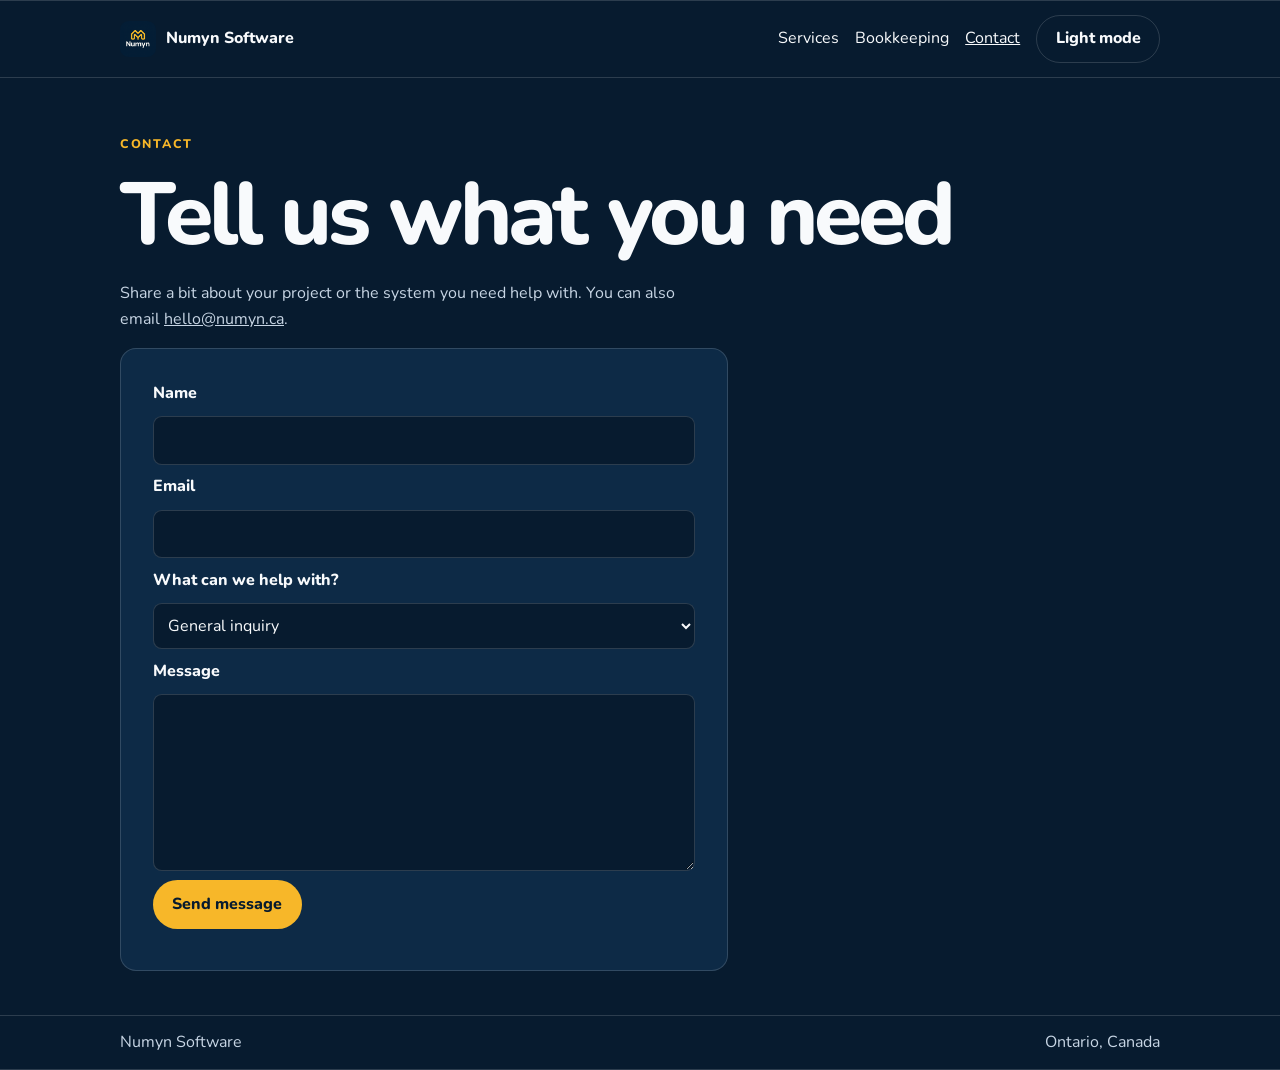
==== contact.html @ 710a6f30 "Add services, API-backed contact, and light mode" ====
<!doctype html>
<html lang="en-CA" data-theme="dark">
<head>
<meta charset="utf-8">
<meta name="viewport" content="width=device-width,initial-scale=1">
<title>Contact | Numyn Software</title>
<meta name="description" content="Contact Numyn Software about custom development, IT support, or an ongoing maintenance agreement.">
<link rel="icon" href="assets/favicon.ico">
<link rel="stylesheet" href="https://fonts.googleapis.com/css2?family=Nunito:wght@400;600;700;800&display=swap">
<link rel="stylesheet" href="style.css">
<script src="theme.js"></script>
</head>
<body>
<header>
  <div class="wrap bar">
    <a class="brand" href="./"><img src="assets/numyn-logo.png" alt="" width="36" height="36"> Numyn Software</a>
    <nav aria-label="Main navigation">
      <a href="services.html">Services</a>
      <a href="https://app.numyn.ca/">Bookkeeping</a>
      <a href="contact.html" aria-current="page">Contact</a>
      <button class="button secondary" id="theme-toggle" type="button" hidden>Light mode</button>
    </nav>
  </div>
</header>
<main class="wrap">
  <section aria-labelledby="title">
    <p class="eyebrow">CONTACT</p>
    <h1 id="title">Tell us what you need</h1>
    <p>Share a bit about your project or the system you need help with. You can also email <a href="mailto:hello@numyn.ca">hello@numyn.ca</a>.</p>
    <form id="contact-form" class="panel contact-form">
      <label for="name">Name</label>
      <input id="name" name="name" autocomplete="name" maxlength="255">
      <label for="email">Email</label>
      <input id="email" name="email" type="email" autocomplete="email" maxlength="255" required>
      <label for="subject">What can we help with?</label>
      <select id="subject" name="subject">
        <option value="General inquiry">General inquiry</option>
        <option value="Custom software">Custom software</option>
        <option value="IT support">IT support</option>
        <option value="IT maintenance agreement">IT maintenance agreement</option>
        <option value="Numyn Bookkeeping">Numyn Bookkeeping</option>
      </select>
      <label for="message">Message</label>
      <textarea id="message" name="message" rows="6" required></textarea>
      <noscript><p>Please email <a href="mailto:hello@numyn.ca">hello@numyn.ca</a> to get in touch.</p></noscript>
      <button class="button" type="submit" disabled>Send message</button>
      <p id="form-status" role="status"></p>
    </form>
  </section>
</main>
<footer><div class="wrap bar"><span>Numyn Software</span><span>Ontario, Canada</span></div></footer>
<script src="contact.js" defer></script>
</body>
</html>
---- style.css ----
:root {
  color-scheme: dark;
  --ink: #f8fafc;
  --accent: #f7b729;
  --navy: #071b2f;
  --panel: #0d2a46;
  --gold: #f7b729;
  --muted: #c7d5e4;
  --border: #ffffff26;
  font-family: Nunito, system-ui, sans-serif;
}
* { box-sizing: border-box; }
body { margin: 0; background: var(--navy); color: var(--ink); line-height: 1.6; }
a { color: inherit; }
a:focus-visible { outline: 3px solid var(--gold); outline-offset: 4px; }
header, footer { border-block: 1px solid var(--border); }
.wrap { width: min(100% - 2.5rem, 65rem); margin-inline: auto; }
.bar, nav, .brand, .actions { display: flex; align-items: center; flex-wrap: wrap; gap: 1rem; }
.bar { justify-content: space-between; padding-block: .85rem; }
.bar a { text-decoration: none; }
nav a:hover { color: var(--accent); }
.brand { font-weight: 800; gap: .6rem; }
.brand img { border-radius: .55rem; }
section { padding-block: 2.75rem; }
.hero { position: relative; isolation: isolate; padding-block: clamp(3rem, 9vw, 7rem); }
.hero::before {
  content: "";
  position: absolute;
  z-index: -1;
  inset: 0;
  background: url("assets/numyn-logo-transparent.png") right center / min(45vw, 28rem) no-repeat;
  opacity: .09;
}
h1, h2, h3 { line-height: 1.12; margin: 0 0 .75rem; font-weight: 800; }
h1 { font-size: clamp(2.75rem, 8vw, 5.5rem); letter-spacing: -.045em; }
h2 { font-size: clamp(1.75rem, 4vw, 2.5rem); }
h1 span, .eyebrow { color: var(--gold); }
.eyebrow { font-size: .78rem; font-weight: 800; letter-spacing: .14em; }
p, footer { color: var(--muted); }
p { max-width: 58ch; }
.hero > p:not(.eyebrow), .tagline { font-size: 1.2rem; }
.actions { margin-top: 1.5rem; }
.button { display: inline-block; border-radius: 999px; background: var(--gold); color: #071b2f; padding: .65rem 1.15rem; font-weight: 800; text-decoration: none; }
.button:hover { background: #ffcc4d; }
.secondary { background: transparent; border: 1px solid var(--border); color: inherit; }
.secondary:hover { background: var(--panel); border-color: var(--gold); }
.cards { display: grid; grid-template-columns: repeat(auto-fit, minmax(min(100%, 17rem), 1fr)); gap: 1rem; margin-top: 1.5rem; }
article, .panel { border: 1px solid var(--border); background: var(--panel); border-radius: 1rem; padding: clamp(1.2rem, 4vw, 2rem); }
article p { margin-bottom: 0; }

:root[data-theme="light"] {
  color-scheme: light;
  --navy: #f1f5f9;
  --panel: #fff;
  --ink: #071b2f;
  --muted: #334155;
  --accent: #825500;
  --border: #94a3b8;
}
[hidden] { display: none !important; }
nav [aria-current="page"] { text-decoration: underline; }
button, input, select, textarea { font: inherit; }
button { cursor: pointer; border: 1px solid transparent; }
button:disabled { cursor: wait; opacity: .65; }
:focus-visible { outline: 3px solid var(--accent); outline-offset: 4px; }
.contact-form { display: grid; gap: .6rem; max-width: 38rem; }
.contact-form label { font-weight: 800; }
.contact-form :is(input, select, textarea) {
  width: 100%;
  min-width: 0;
  border: 1px solid var(--border);
  border-radius: .55rem;
  padding: .65rem;
  background: var(--navy);
  color: var(--ink);
}
.contact-form textarea { resize: vertical; }
.contact-form button { justify-self: start; }
#form-status { margin: 0; }
.cards article ul { padding-left: 1.2rem; }
.cards article h2 { font-size: 1.45rem; }
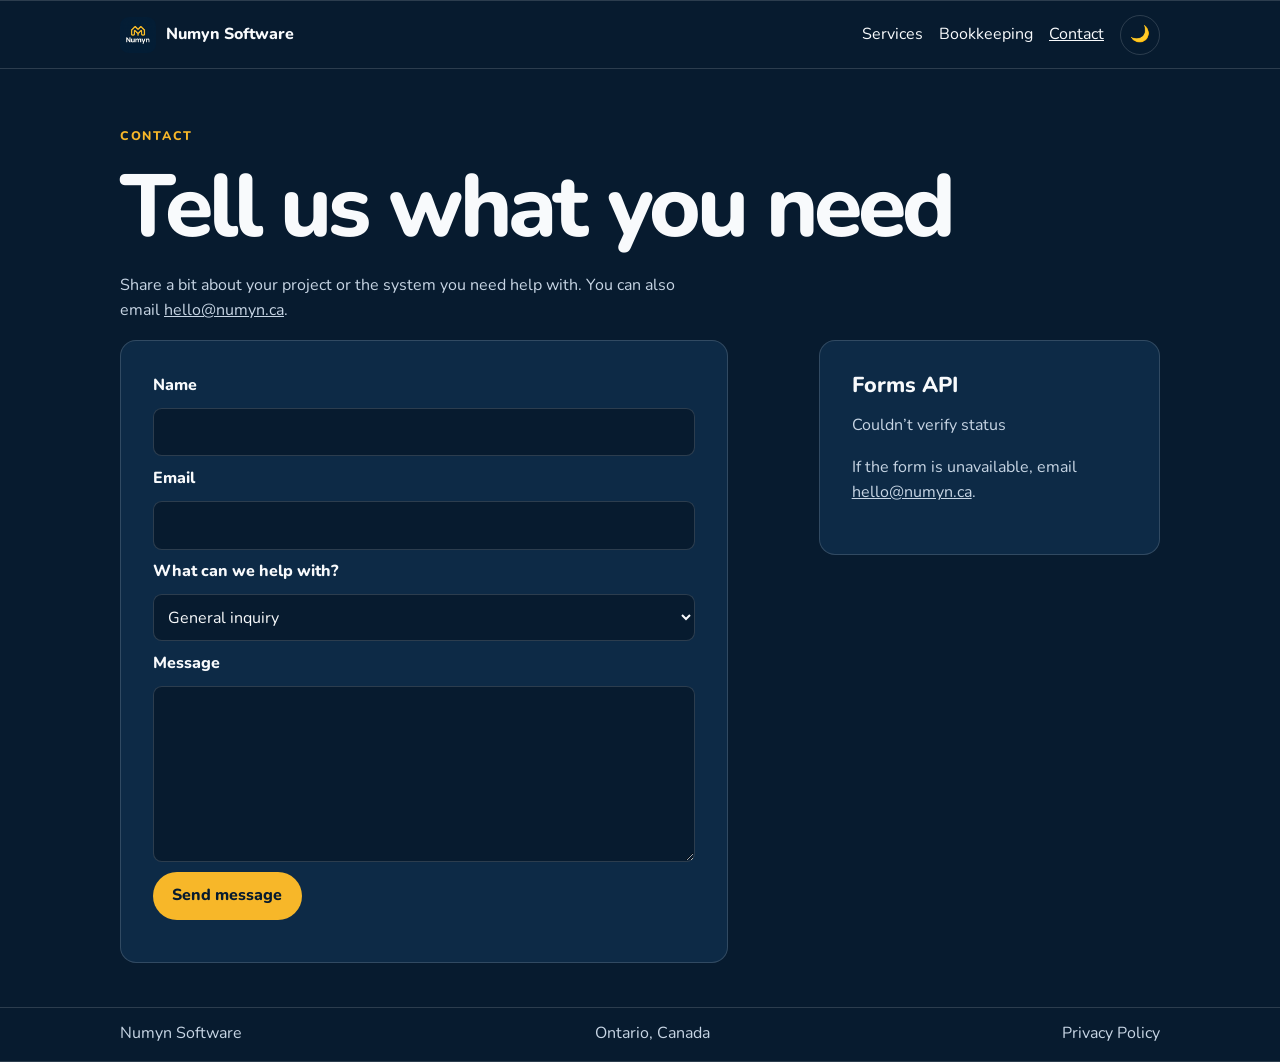
==== commit 7a29f2a2: "Match theme icons and show forms API status and privacy link" ====
--- a/contact.html
+++ b/contact.html
@@ -18,7 +18,7 @@
       <a href="services.html">Services</a>
       <a href="https://app.numyn.ca/">Bookkeeping</a>
       <a href="contact.html" aria-current="page">Contact</a>
-      <button class="button secondary" id="theme-toggle" type="button" hidden>Light mode</button>
+      <button class="button secondary" id="theme-toggle" type="button" aria-label="Switch to light mode" title="Switch to light mode" hidden><span aria-hidden="true">🌙</span></button>
     </nav>
   </div>
 </header>
@@ -27,6 +27,7 @@
     <p class="eyebrow">CONTACT</p>
     <h1 id="title">Tell us what you need</h1>
     <p>Share a bit about your project or the system you need help with. You can also email <a href="mailto:hello@numyn.ca">hello@numyn.ca</a>.</p>
+    <div class="contact-layout">
     <form id="contact-form" class="panel contact-form">
       <label for="name">Name</label>
       <input id="name" name="name" autocomplete="name" maxlength="255">
@@ -46,9 +47,15 @@
       <button class="button" type="submit" disabled>Send message</button>
       <p id="form-status" role="status"></p>
     </form>
+    <aside class="panel api-status" aria-labelledby="api-status-title">
+      <h2 id="api-status-title">Forms API</h2>
+      <p id="api-status" role="status">Status check unavailable.</p>
+      <p>If the form is unavailable, email <a href="mailto:hello@numyn.ca">hello@numyn.ca</a>.</p>
+    </aside>
+    </div>
   </section>
 </main>
-<footer><div class="wrap bar"><span>Numyn Software</span><span>Ontario, Canada</span></div></footer>
+<footer><div class="wrap bar"><span>Numyn Software</span><span>Ontario, Canada</span><a href="https://app.numyn.ca/privacy.html">Privacy Policy</a></div></footer>
 <script src="contact.js" defer></script>
 </body>
 </html>
--- a/style.css
+++ b/style.css
@@ -79,3 +79,10 @@
 #form-status { margin: 0; }
 .cards article ul { padding-left: 1.2rem; }
 .cards article h2 { font-size: 1.45rem; }
+
+#theme-toggle { display: inline-grid; place-items: center; width: 2.5rem; height: 2.5rem; padding: 0; }
+.contact-layout { display: grid; gap: 1rem; align-items: start; grid-template-columns: minmax(0, 1fr); }
+.api-status h2 { font-size: 1.35rem; }
+@media (min-width: 46rem) {
+  .contact-layout { grid-template-columns: minmax(0, 2fr) minmax(0, 1fr); }
+}
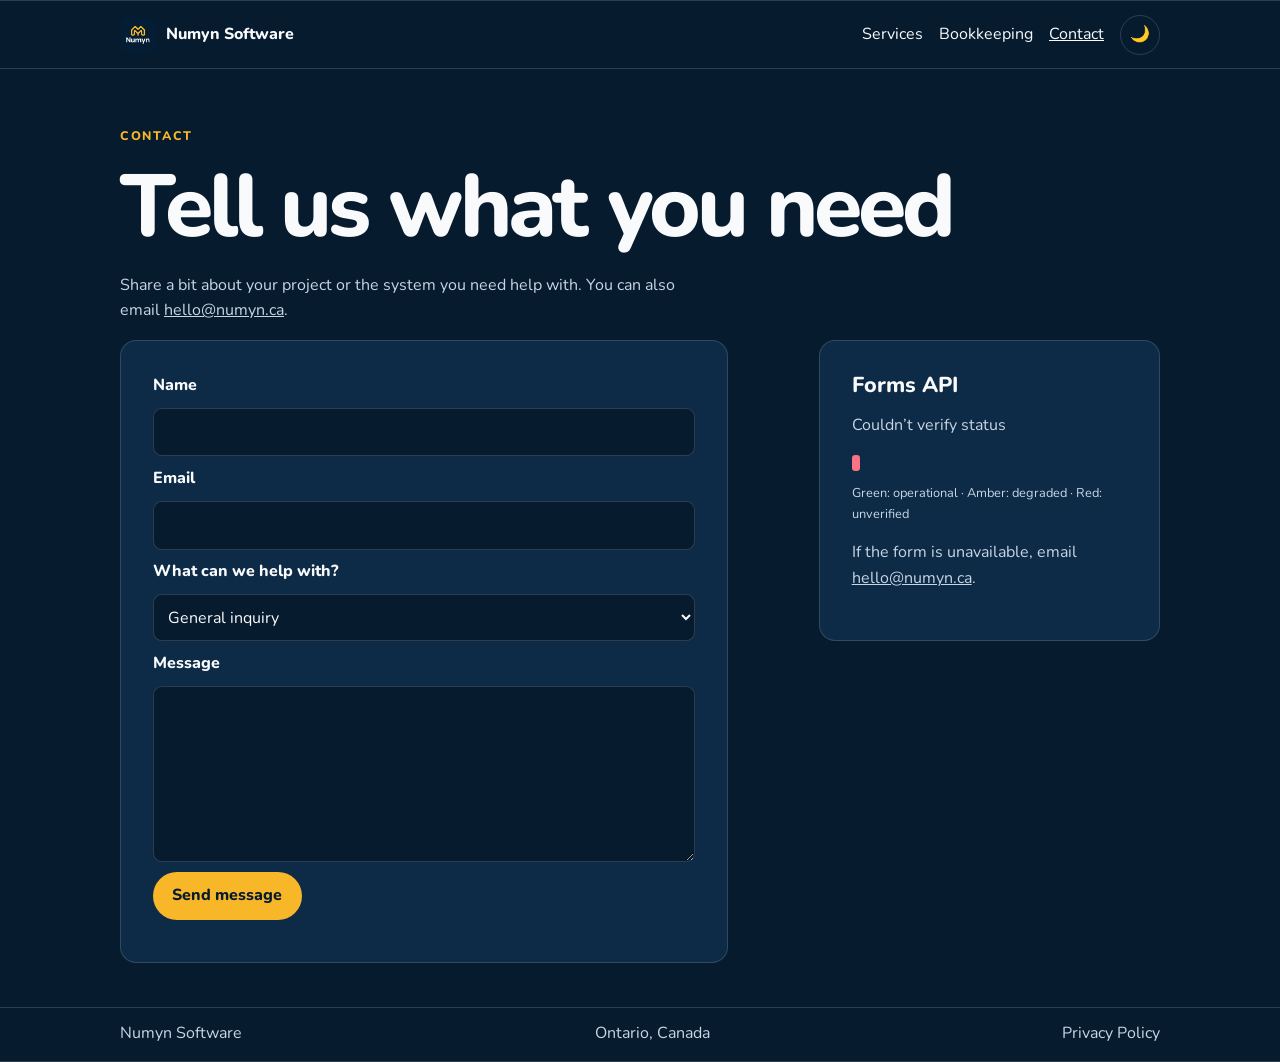
==== commit 4f91d697: "Show recent Forms API checks on Contact" ====
--- a/contact.html
+++ b/contact.html
@@ -50,6 +50,8 @@
     <aside class="panel api-status" aria-labelledby="api-status-title">
       <h2 id="api-status-title">Forms API</h2>
       <p id="api-status" role="status">Status check unavailable.</p>
+      <div id="api-history" aria-label="Recent Forms API checks" role="group"></div>
+      <p class="api-history-key">Green: operational · Amber: degraded · Red: unverified</p>
       <p>If the form is unavailable, email <a href="mailto:hello@numyn.ca">hello@numyn.ca</a>.</p>
     </aside>
     </div>
--- a/style.css
+++ b/style.css
@@ -86,3 +86,10 @@
 @media (min-width: 46rem) {
   .contact-layout { grid-template-columns: minmax(0, 2fr) minmax(0, 1fr); }
 }
+
+#api-history { display: flex; gap: .25rem; overflow-x: auto; }
+.api-blip { flex: 0 0 .5rem; height: 1rem; border-radius: .2rem; }
+.api-blip[data-state="up"] { background: #34d399; }
+.api-blip[data-state="degraded"] { background: #fbbf24; }
+.api-blip[data-state="down"] { background: #fb7185; }
+.api-history-key { font-size: .8rem; }
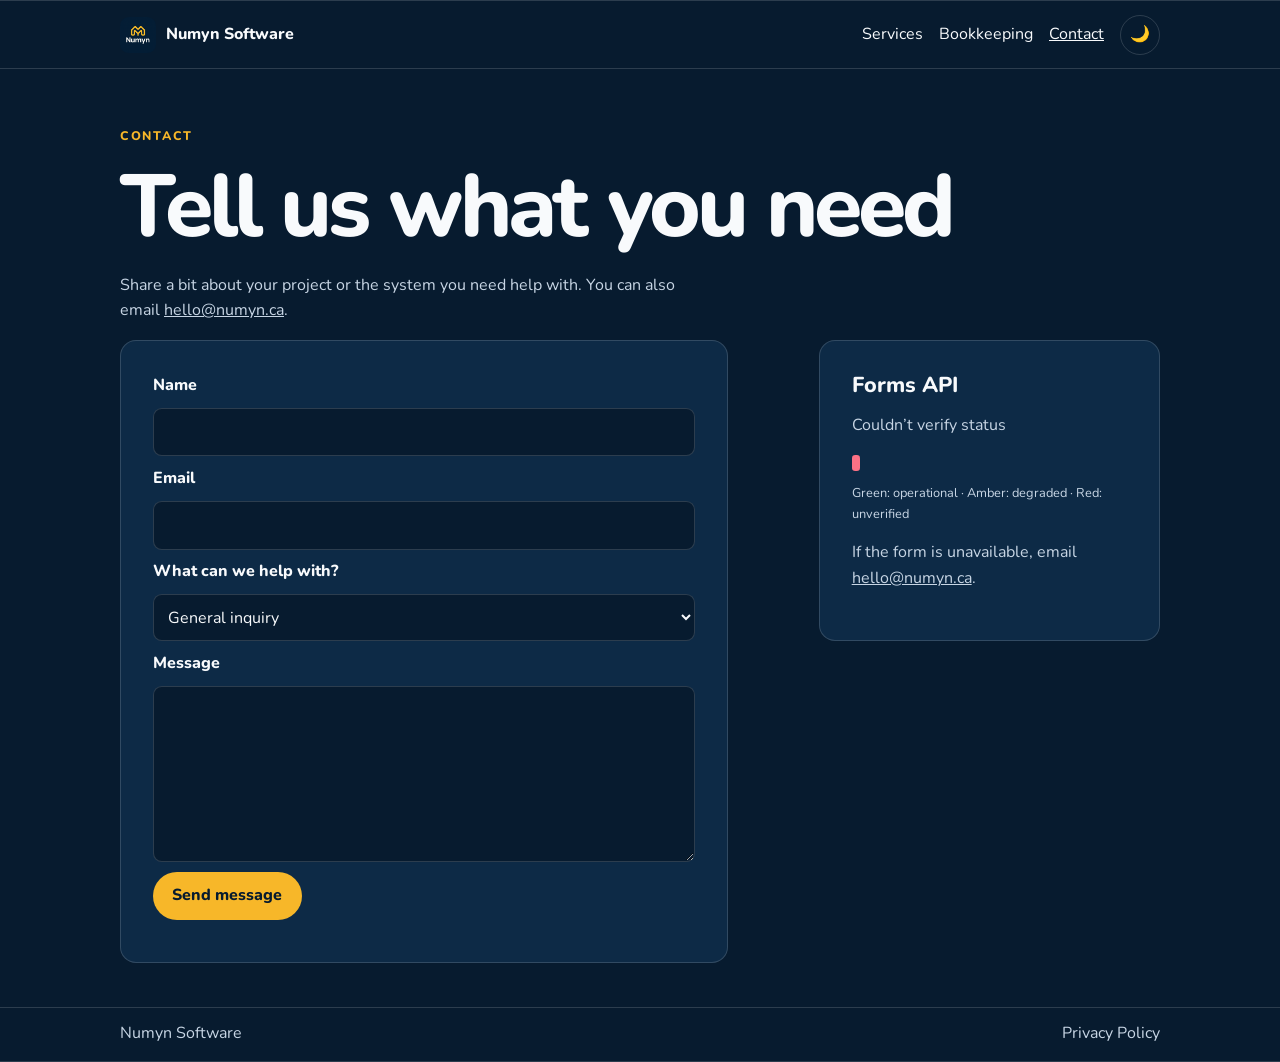
==== commit 7d560eec: "Refactor file structure and update links in HTML files; add CSS styles and JavaScript for theme and " ====
--- a/contact.html
+++ b/contact.html
@@ -7,8 +7,8 @@
 <meta name="description" content="Contact Numyn Software about custom development, IT support, or an ongoing maintenance agreement.">
 <link rel="icon" href="assets/favicon.ico">
 <link rel="stylesheet" href="https://fonts.googleapis.com/css2?family=Nunito:wght@400;600;700;800&display=swap">
-<link rel="stylesheet" href="style.css">
-<script src="theme.js"></script>
+<link rel="stylesheet" href="css/style.css">
+<script src="js/theme.js"></script>
 </head>
 <body>
 <header>
@@ -57,7 +57,7 @@
     </div>
   </section>
 </main>
-<footer><div class="wrap bar"><span>Numyn Software</span><span>Ontario, Canada</span><a href="https://app.numyn.ca/privacy.html">Privacy Policy</a></div></footer>
-<script src="contact.js" defer></script>
+<footer><div class="wrap bar"><span>Numyn Software</span><a href="https://app.numyn.ca/privacy.html">Privacy Policy</a></div></footer>
+<script src="js/contact.js" defer></script>
 </body>
 </html>
--- a/css/style.css
+++ b/css/style.css
@@ -0,0 +1,95 @@
+:root {
+  color-scheme: dark;
+  --ink: #f8fafc;
+  --accent: #f7b729;
+  --navy: #071b2f;
+  --panel: #0d2a46;
+  --gold: #f7b729;
+  --muted: #c7d5e4;
+  --border: #ffffff26;
+  font-family: Nunito, system-ui, sans-serif;
+}
+* { box-sizing: border-box; }
+body { margin: 0; background: var(--navy); color: var(--ink); line-height: 1.6; }
+a { color: inherit; }
+a:focus-visible { outline: 3px solid var(--gold); outline-offset: 4px; }
+header, footer { border-block: 1px solid var(--border); }
+.wrap { width: min(100% - 2.5rem, 65rem); margin-inline: auto; }
+.bar, nav, .brand, .actions { display: flex; align-items: center; flex-wrap: wrap; gap: 1rem; }
+.bar { justify-content: space-between; padding-block: .85rem; }
+.bar a { text-decoration: none; }
+nav a:hover { color: var(--accent); }
+.brand { font-weight: 800; gap: .6rem; }
+.brand img { border-radius: .55rem; }
+section { padding-block: 2.75rem; }
+.hero { position: relative; isolation: isolate; padding-block: clamp(3rem, 9vw, 7rem); }
+.hero::before {
+  content: "";
+  position: absolute;
+  z-index: -1;
+  inset: 0;
+  background: url("assets/numyn-logo-transparent.png") right center / min(45vw, 28rem) no-repeat;
+  opacity: .09;
+}
+h1, h2, h3 { line-height: 1.12; margin: 0 0 .75rem; font-weight: 800; }
+h1 { font-size: clamp(2.75rem, 8vw, 5.5rem); letter-spacing: -.045em; }
+h2 { font-size: clamp(1.75rem, 4vw, 2.5rem); }
+h1 span, .eyebrow { color: var(--gold); }
+.eyebrow { font-size: .78rem; font-weight: 800; letter-spacing: .14em; }
+p, footer { color: var(--muted); }
+p { max-width: 58ch; }
+.hero > p:not(.eyebrow), .tagline { font-size: 1.2rem; }
+.actions { margin-top: 1.5rem; }
+.button { display: inline-block; border-radius: 999px; background: var(--gold); color: #071b2f; padding: .65rem 1.15rem; font-weight: 800; text-decoration: none; }
+.button:hover { background: #ffcc4d; }
+.secondary { background: transparent; border: 1px solid var(--border); color: inherit; }
+.secondary:hover { background: var(--panel); border-color: var(--gold); }
+.cards { display: grid; grid-template-columns: repeat(auto-fit, minmax(min(100%, 17rem), 1fr)); gap: 1rem; margin-top: 1.5rem; }
+article, .panel { border: 1px solid var(--border); background: var(--panel); border-radius: 1rem; padding: clamp(1.2rem, 4vw, 2rem); }
+article p { margin-bottom: 0; }
+
+:root[data-theme="light"] {
+  color-scheme: light;
+  --navy: #f1f5f9;
+  --panel: #fff;
+  --ink: #071b2f;
+  --muted: #334155;
+  --accent: #825500;
+  --border: #94a3b8;
+}
+[hidden] { display: none !important; }
+nav [aria-current="page"] { text-decoration: underline; }
+button, input, select, textarea { font: inherit; }
+button { cursor: pointer; border: 1px solid transparent; }
+button:disabled { cursor: wait; opacity: .65; }
+:focus-visible { outline: 3px solid var(--accent); outline-offset: 4px; }
+.contact-form { display: grid; gap: .6rem; max-width: 38rem; }
+.contact-form label { font-weight: 800; }
+.contact-form :is(input, select, textarea) {
+  width: 100%;
+  min-width: 0;
+  border: 1px solid var(--border);
+  border-radius: .55rem;
+  padding: .65rem;
+  background: var(--navy);
+  color: var(--ink);
+}
+.contact-form textarea { resize: vertical; }
+.contact-form button { justify-self: start; }
+#form-status { margin: 0; }
+.cards article ul { padding-left: 1.2rem; }
+.cards article h2 { font-size: 1.45rem; }
+
+#theme-toggle { display: inline-grid; place-items: center; width: 2.5rem; height: 2.5rem; padding: 0; }
+.contact-layout { display: grid; gap: 1rem; align-items: start; grid-template-columns: minmax(0, 1fr); }
+.api-status h2 { font-size: 1.35rem; }
+@media (min-width: 46rem) {
+  .contact-layout { grid-template-columns: minmax(0, 2fr) minmax(0, 1fr); }
+}
+
+#api-history { display: flex; gap: clamp(.08rem, .4vw, .25rem); }
+.api-blip { flex: 0 1 .5rem; min-width: 0; height: 1rem; border-radius: .2rem; }
+.api-blip[data-state="up"] { background: #34d399; }
+.api-blip[data-state="degraded"] { background: #fbbf24; }
+.api-blip[data-state="down"] { background: #fb7185; }
+.api-history-key { font-size: .8rem; }
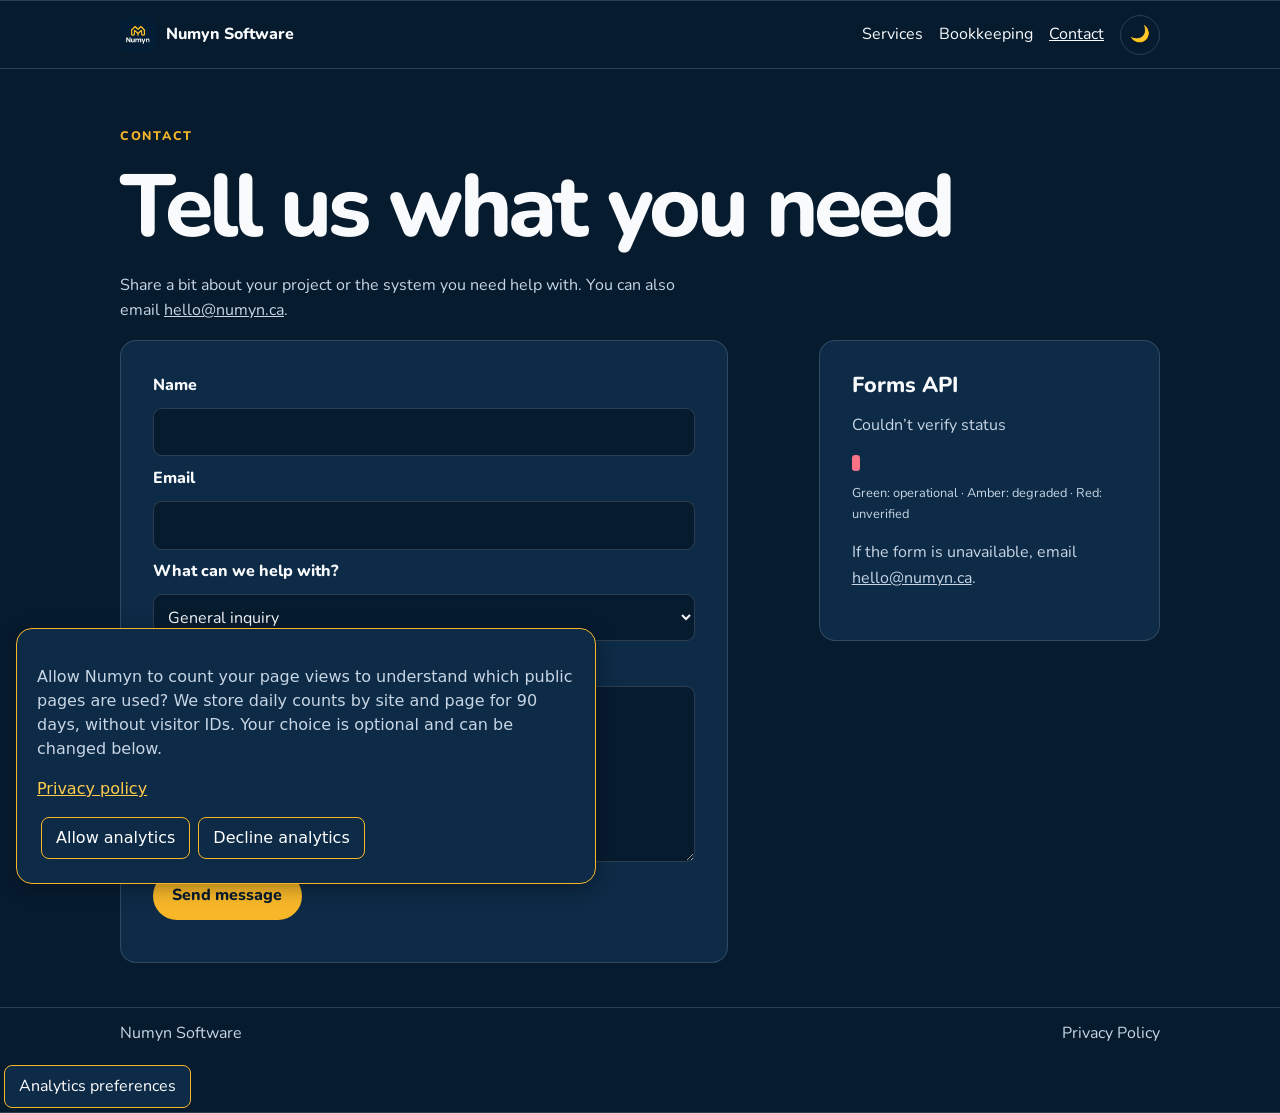
==== commit 63ec4802: "Add consent-based first-party website analytics" ====
--- a/contact.html
+++ b/contact.html
@@ -9,6 +9,7 @@
 <link rel="stylesheet" href="https://fonts.googleapis.com/css2?family=Nunito:wght@400;600;700;800&display=swap">
 <link rel="stylesheet" href="css/style.css">
 <script src="js/theme.js"></script>
+<script src="/js/analytics.js" defer></script>
 </head>
 <body>
 <header>
@@ -61,3 +62,4 @@
 <script src="js/contact.js" defer></script>
 </body>
 </html>
+
